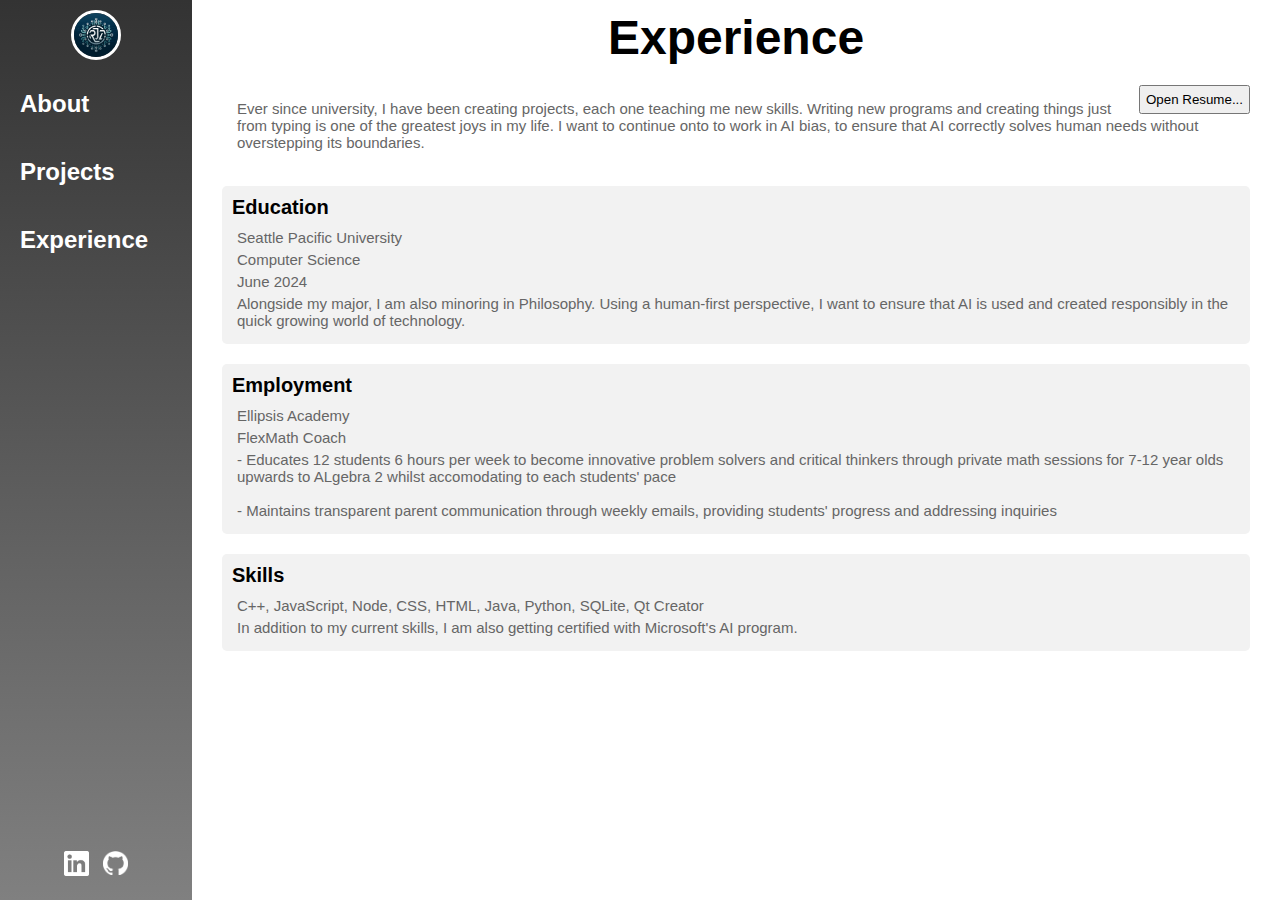
==== experience.html @ c5a5dee6 "portfolio" ====
<!DOCTYPE html>
<html>
<head>
    <meta charset="UTF-8">
    <meta name="viewport" content="width=device-width, initial-scale=1.0">
    <title>My Web Page</title>
    <link rel="stylesheet" href="./Styles/style.css">
</head>
<body>
    <div>
        <nav id="menu">
            <div>
                <div class="self-photo">
                    <a href="index.html">
                        <img id="pfThumbnail" src="" alt="Mini Me">
                    </a>
                </div>
                <ul class="menu-list">
                    <a href="index.html">
                        <li>About</li>
                    </a>
                    <a href="projects.html">
                        <li>Projects</li>
                    </a>
                    <a href="experience.html">
                        <li>Experience</li>
                    </a>
                </ul>
            </div>
            <div class="icons">
                <a id="pfLinkedIn" href="" target="_blank" rel="noopener noreferrer">
                    <img src="./Icons/In-White-40@2x.png">
                </a>
                <a id="pfGitHub" href="" target="_blank" rel="noopener noreferrer">
                    <img src="./Icons/github-mark-white.png" alt="">
                </a>
            </div>
        </nav>
    </div>
    <div class="main-section">
        <div class="page-title">
            <h1>Experience</h1>
        </div>
        <div id="expResume" class="experience-section">
            <button id="pfResume">Open Resume...</button>
        </div>
        <div class="experience-section" id="experience-info">
            <p id="pfExpText"></p>
        </div>
        <div id="expEdu" class="experience-section">
            <h2></h2>
            <p id="pfSchool"></p>
            <p id="pfMajor"></p>
            <p id="pfGraduation"></p>
            <p id="pfEducationText"></p>
        </div>
        <div id="expEmp" class="experience-section">
            <h2></h2>
            <p id="pfEmployment"></p>
            <p id="pfRole"></p>
            <p id="pfEmploymentText"></p>
        </div>
        <div id="expSkills" class="experience-section">
            <h2></h2>
            <p id="pfSkills"></p>
            <p id="pfSkillsText"></p>
        </div>
    </div>
    <script type="module" src="./Scripts/GetExperience.js"></script>
</body>
</html>
---- Styles/style.css ----
/* baseline */
*, *::before, *::after {
    margin: 0;
    padding: 0;
    box-sizing: border-box;
}
  
html {
    font-size: 62.5%;
}
  
body {
    font-family: Arial, Helvetica, sans-serif;
    font-size: 1.6rem;
}

/* menu */
#menu {
    display: flex;
    flex-direction: column;
    width: 15%;
    /* background-color: #333; */
    background: linear-gradient(#333, #808080);
    text-align: left;
    padding-top: 10px;
    position: fixed;
    top: 0;
    left:0;
    bottom: 0;
    justify-content: space-between;
}

.self-photo {
    width: 5rem;
    height: 5rem;
    border-radius: 50%;
    border: 3px solid white;
    background-position: center;
    background-size: cover;
    margin: 0 auto;
}

.self-photo img {
    width: 100%;
    height: auto;
    display: block;
    border-radius: 50%;
}

.menu-list {
    list-style-type: none;
    padding-top: 10px;
    padding-left: 0;
    margin: 0;
}

.menu-list li {
    padding: 20px;
}

.menu-list li:hover {
    background-color: #555;
    transition: color 0.3s ease, background-color 0.3s ease;
    cursor: pointer;
}

.menu-list a {
    font-size: x-large;
    font-weight: bold;
    text-decoration: none;
    color: white;
}

.icons {
    margin: 0 30% 2rem 30%;
    display: flex;
    flex-direction: row;
    flex-wrap: nowrap;
    justify-content:space-around;
}

.icons img {
    width: 2.5rem;
}

/* main */
.main-section {
    margin-left: 15%;
    padding: 10px;
    height: 90vh;
}

.page-title {
    color: black;
    font-size: x-large;
    font-weight: bold;
    text-align: center;
    margin-bottom: 20px;
}

/* Project Page */
.project {
    width: 80vw;
    height: auto;
    margin: 2rem;
    padding: 1rem;
    background-color: #f2f2f2;
    border-radius: .5rem;
    display: flex;
    flex-direction: row;
}

.project-image {
    margin: 1rem 2rem 1rem 2rem;
    display: flex;
    flex-direction: column;
}

.project-image img {
    width: 40rem;
    margin: 0 auto;
    border-radius: 0.5rem;
    box-shadow: 0.5rem 0.5rem 0.5rem darkgray;
}

.project-image button {
    margin-top: 0.5rem;
    font-weight: bold;
    max-width: 9rem;
    position: left;
}

.project-detail {
    margin: 1rem 2rem 1rem 2rem;
    display: flex;
    flex-direction: column;
}

.project-detail h2 {
    color: #333;
    font-size: 2rem;
    margin-bottom: 1rem;
}

.project-detail p {
    color: #666;
    font-size: 1.6rem;
    margin-bottom: 1rem;
}

project-detail a {
    font-size: 1.6rem;
}

/* About Me Page */
.about-header {
    display: flex;
    flex-direction: row;
    justify-content: left;
    align-items: center;
}

.about-section {
    margin: 20px;
    padding: 10px;
    /* background-color: #f2f2f2; */
    border-radius: 5px;
    text-align: left;
}

.about-section h2 {
    color: #333;
    font-size: 20px;
    margin-bottom: 10px;
}

.about-section p {
    color: #666;
    font-size: 16px;
}
.about-me-image {
    width: 15%;
    height: auto;
    border-radius: 50%;
    border: 5px solid black;
    background-position: center;
    background-size: cover;
    margin: 10px 20px;
}

.about-me-image img {
    width: 100%;
    height: auto;
    display: block;
    border-radius: 50%;
}

#pfAboutName {
    color: #333;
    font-size: xx-large;
    font-weight: bold;
    margin-top: 20px;
}

#pfAboutTitle {
    color: #666;
    font-size: x-large;
    margin-top: 10px;
}

.about-description {
    margin-top: 20px;
    margin-bottom: 20px;
    text-align: left;
}

/* Experience Page */
.experience-section {
    margin: 2rem;
    padding: 1rem;
    background-color: #f2f2f2;
    border-radius: 5px;
    /* height: 25%; */
}

#experience-info, #expResume{
    background-color: inherit;
}

#expResume {
    margin: 0 2rem 0 0;
    padding: 0;
    float: right;
}

#pfResume {
    padding: 0.5rem 0.5rem 0.5rem 0.5rem;
}

.experience-section h2 {
    color: black;
    font-size: 2rem;
    margin-bottom: 1rem;
}

.experience-section p {
    margin: 0.5rem;
    color: #666;
    font-size: 1.5rem;
}

/* Project Image Carousel */
#modalPage {
    display: none;
    position: fixed;
    z-index: 1;
    left: 0;
    top: 0;
    width: 100%;
    height: 100%;
    overflow: auto;
    background-color: rgba(0,0,0,.65);
}
  
.carousel {
    max-width: 75%;
    position: relative;
    top: 5%;
    margin: 0 auto;
    padding: 0 .5rem 1rem .5rem;
    background-color: white;
}
  
#imgList img {
    display: block;
    margin: 1rem auto 1rem auto;
    max-height: 95%;
    max-width: 95%;
}
  
#prev, #next {
    cursor: pointer;
    position: absolute;
    top: 50%;
    width: auto;
    padding: 1.6rem;
    color: red;
    font-weight: bold;
    font-size: 4rem;
    transition: 0.6s ease;
    border-radius: 0 3px 3px 0;
    user-select: none;
}
  
#next {
    right: 1%;
    border-radius: 3px 0 0 3px;
}
    
#prev {
    left: 1%;
    border-radius: 0 3px 3px 0;
}

#prev:hover, #next:hover {
    background-color: black;
}
  
#XOut {
    margin-top: .25rem;
    padding: 0;
    color: red;
    text-align: right;
    font-size: 2.5rem;
    font-weight: bold;
}
  
#XOut:hover, #Xout:focus {
    color: black;
    text-decoration: none;
    cursor: pointer;
}
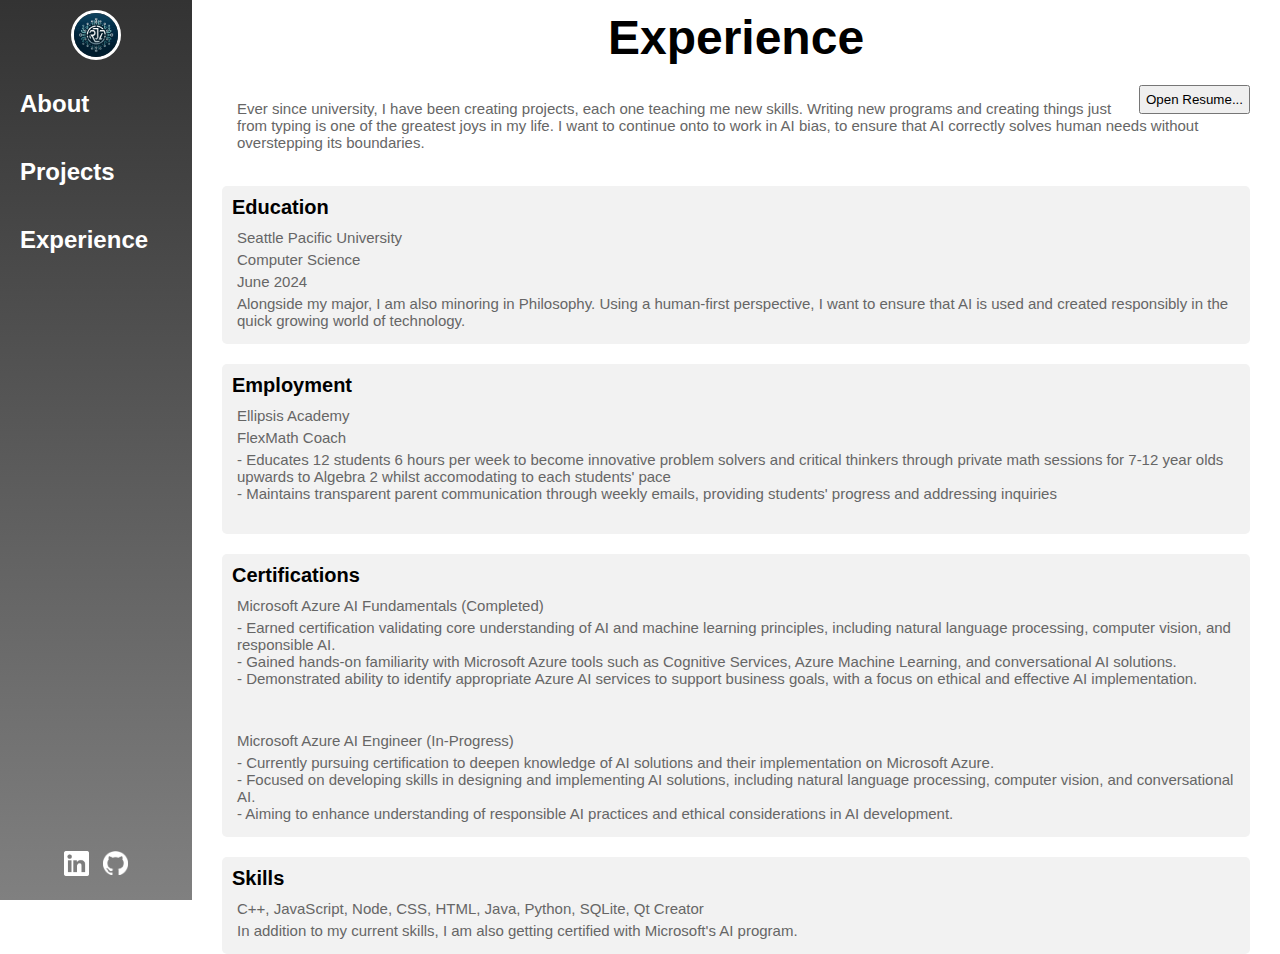
==== commit 49fa6744: "updated certifications and resume" ====
--- a/experience.html
+++ b/experience.html
@@ -60,6 +60,14 @@
             <p id="pfRole"></p>
             <p id="pfEmploymentText"></p>
         </div>
+        <div id="expCert" class="experience-section">
+            <h2></h2>
+            <p id="pfCertificationName"></p>
+            <p id="pfCertificationText"></p>
+            <br>
+            <p id="pfCertificationName2"></p>
+            <p id="pfCertificationText2"></p>
+        </div>
         <div id="expSkills" class="experience-section">
             <h2></h2>
             <p id="pfSkills"></p>
